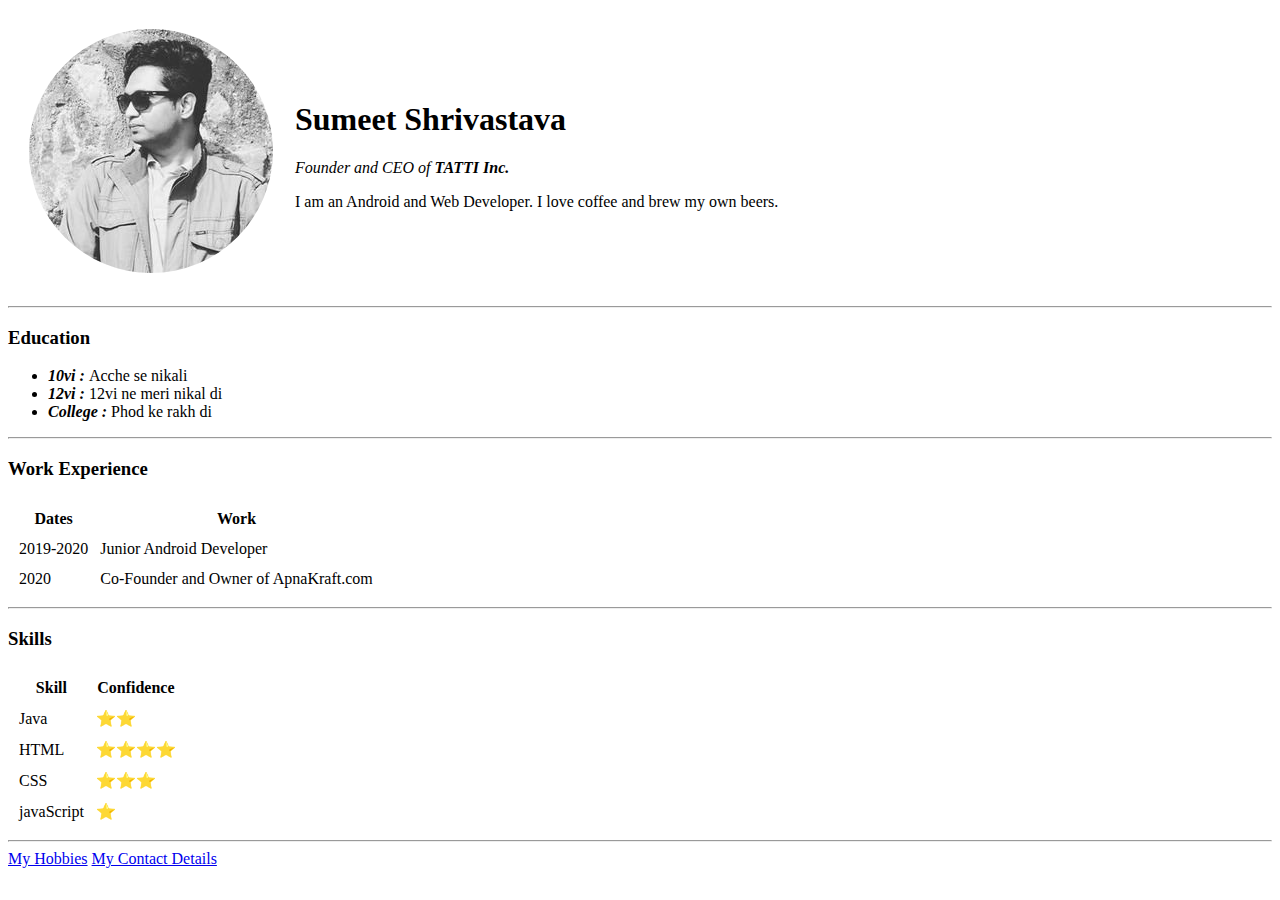
==== index.html @ 7350ca36 "Starting of my web dev career" ====
<!DOCTYPE html>
<html lang="en" dir="ltr">

<head>
  <meta charset="utf-8">
  <title>Sumeet's Personal Site</title>
</head>

<body>
  <table cellspacing="20">
    <tr>
      <td><img src="images/circle-cropped.png" alt="Sumeet Shrivastava" size></td>
      <td>
        <p>
          <h1>Sumeet Shrivastava</h1>
          <p><em>Founder and CEO of <strong>TATTI Inc.</strong></em></p>
          <p>I am an Android and Web Developer. I love coffee and brew my own beers.</p>
        </p>
      </td>
    </tr>
  </table>
  <hr>
  <h3>Education</h3>
  <p>
    <ul>
      <li><strong><em>10vi : </em></strong> Acche se nikali</li>
      <li><strong><em>12vi : </em></strong> 12vi ne meri nikal di</li>
      <li><strong><em>College : </em></strong> Phod ke rakh di</li>
    </ul>
  </p>
  <hr>
  <h3>Work Experience</h3>
  <table cellspacing="10">
    <thead>
      <tr>
        <th>Dates</th>
        <th>Work</th>
      </tr>
    </thead>
    <tbody>
      <tr>
        <td>2019-2020</td>
        <td>Junior Android Developer</td>
      </tr>
      <tr>
        <td>2020</td>
        <td>Co-Founder and Owner of ApnaKraft.com</td>
      </tr>
    </tbody>
  </table>
  <hr>
  <h3>Skills</h3>
  <table cellspacing="10">
    <thead>
      <tr>
        <th>Skill</th>
        <th>Confidence</th>
      </tr>
    </thead>
    <tbody>
      <tr>
        <td>Java</td>
        <td>⭐⭐</td>
      </tr>
      <tr>
        <td>HTML</td>
        <td>⭐⭐⭐⭐</td>
      </tr>
      <tr>
        <td>CSS</td>
        <td>⭐⭐⭐</td>
      </tr>
      <tr>
        <td>javaScript</td>
        <td>⭐</td>
      </tr>
    </tbody>
  </table>
  <hr>
  <a href="myhobbies.html">My Hobbies</a>
  <a href="contactdetails.html">My Contact Details</a>
</body>

</html>
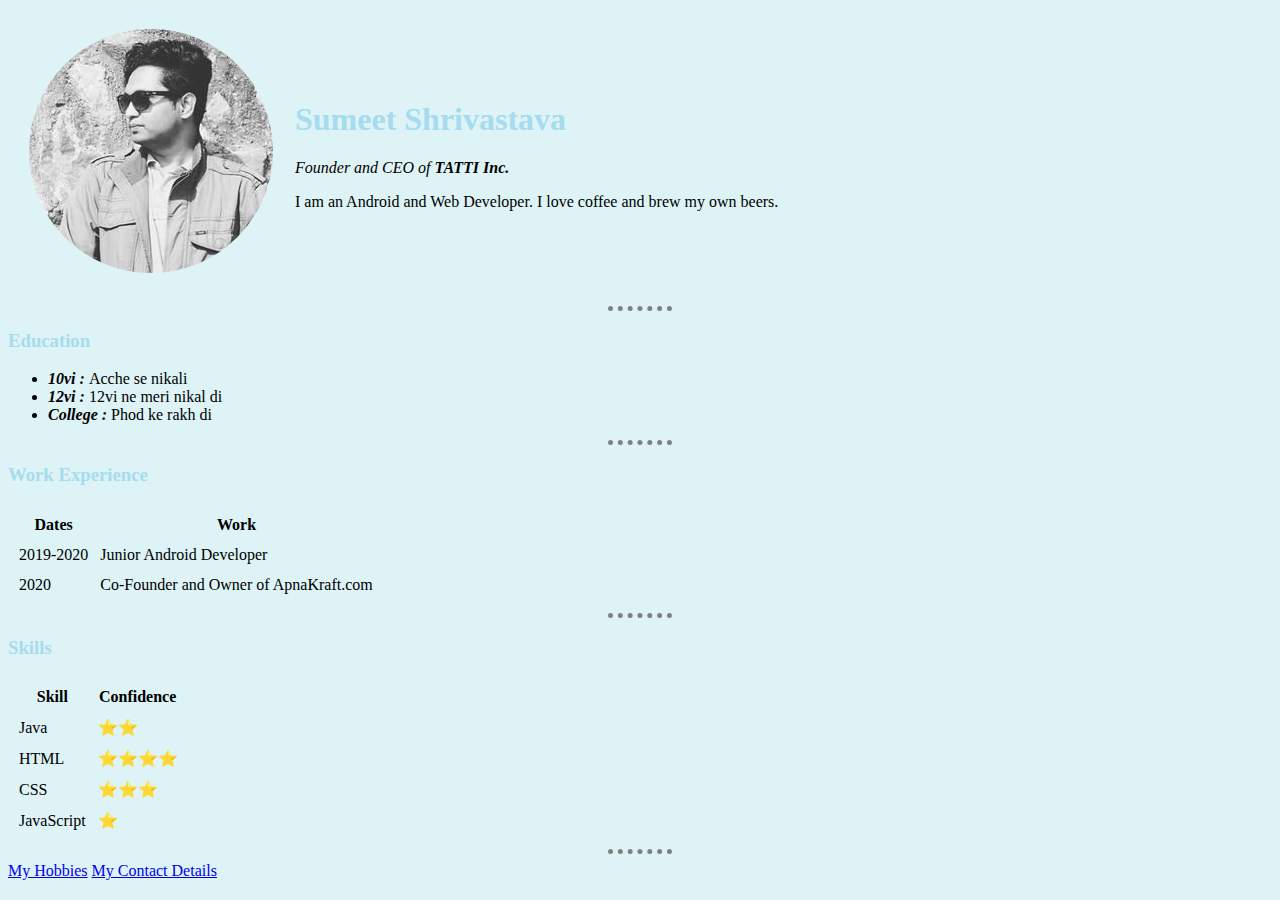
==== commit a3dd70f8: "some extra work on css" ====
--- a/index.html
+++ b/index.html
@@ -4,6 +4,9 @@
 <head>
   <meta charset="utf-8">
   <title>Sumeet's Personal Site</title>
+
+  <link rel="stylesheet" href="css/styles.css">
+
 </head>
 
 <body>
@@ -71,14 +74,14 @@
         <td>⭐⭐⭐</td>
       </tr>
       <tr>
-        <td>javaScript</td>
+        <td>JavaScript</td>
         <td>⭐</td>
       </tr>
     </tbody>
   </table>
   <hr>
   <a href="myhobbies.html">My Hobbies</a>
-  <a href="contactdetails.html">My Contact Details</a>
+  <a href="form.html">My Contact Details</a>
 </body>
 
 </html>
--- a/css/styles.css
+++ b/css/styles.css
@@ -0,0 +1,15 @@
+body {
+  background-color: #ddf3f5;
+}
+
+hr {
+  border-style: none;
+  border-top-style: dotted;
+  border-width: 5px;
+  border-color: grey;
+  width: 5%;
+}
+
+h3, h1 {
+  color: #a6dcef;
+}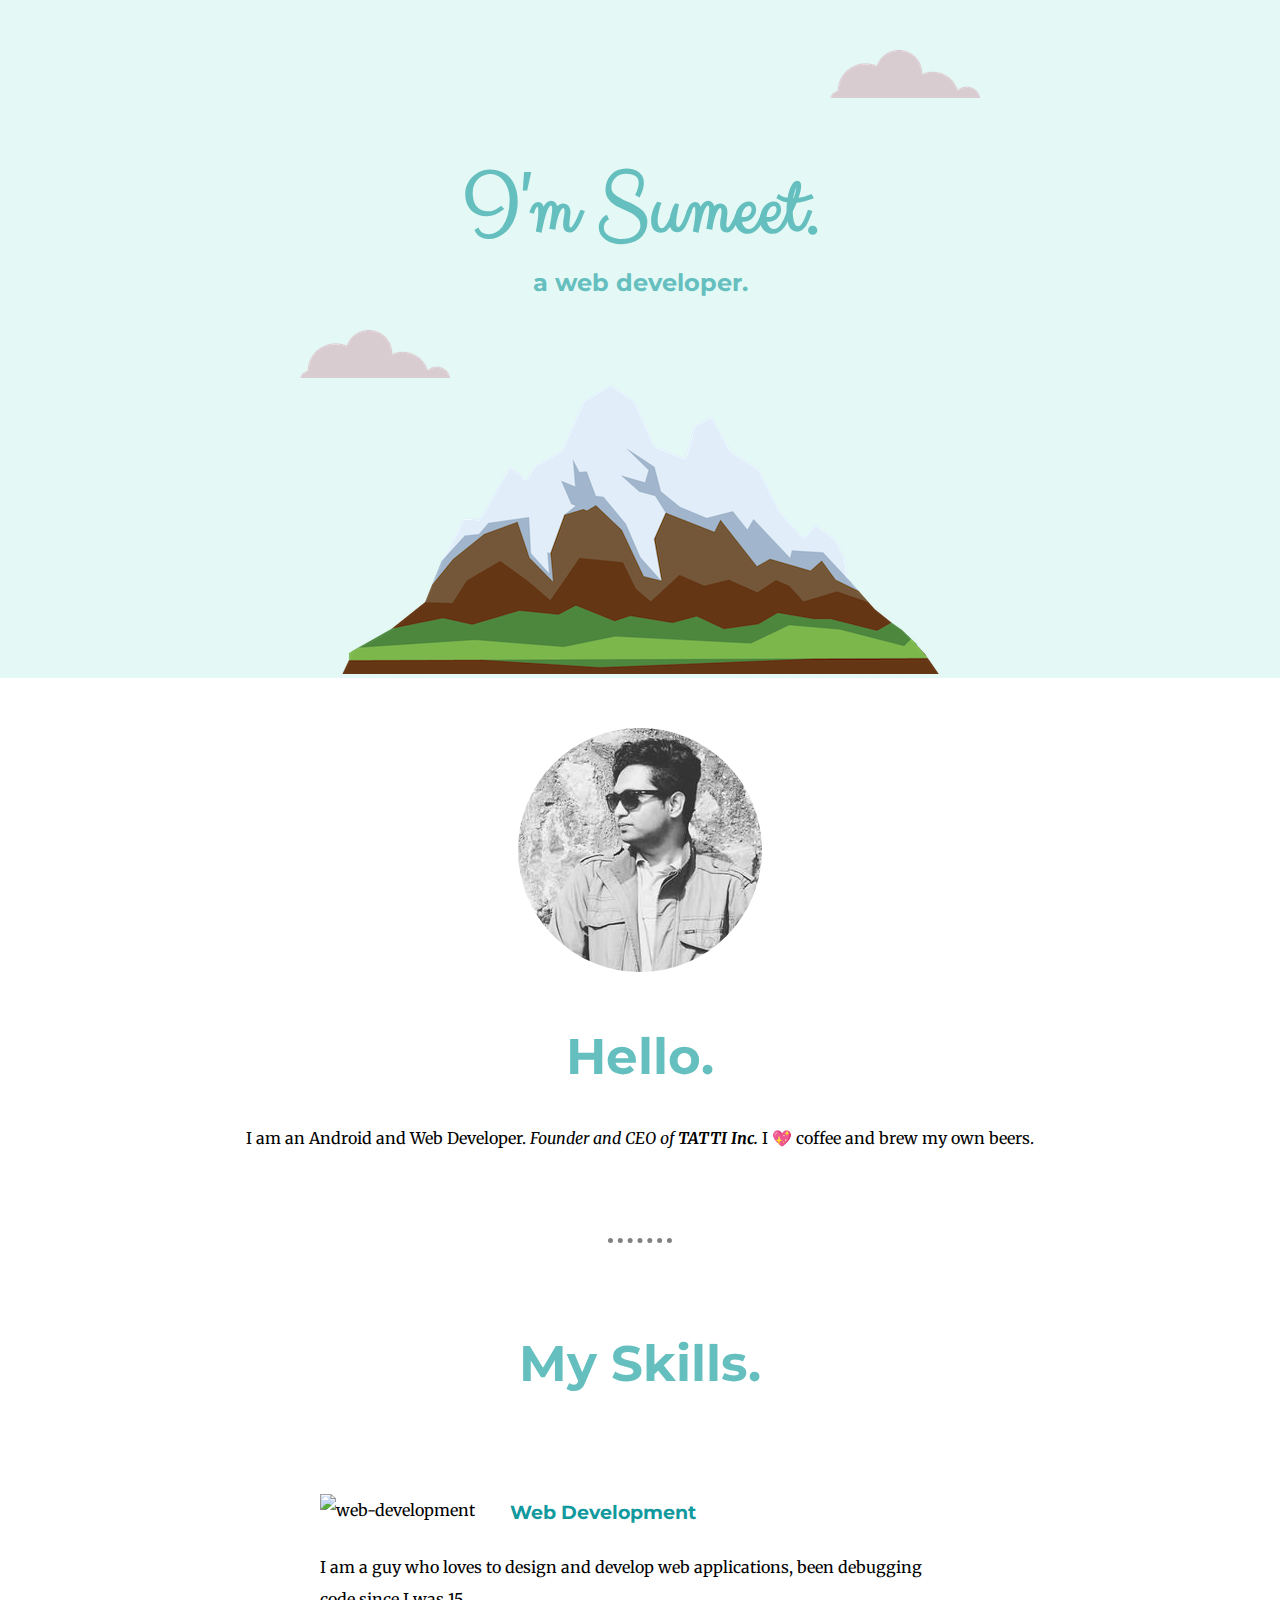
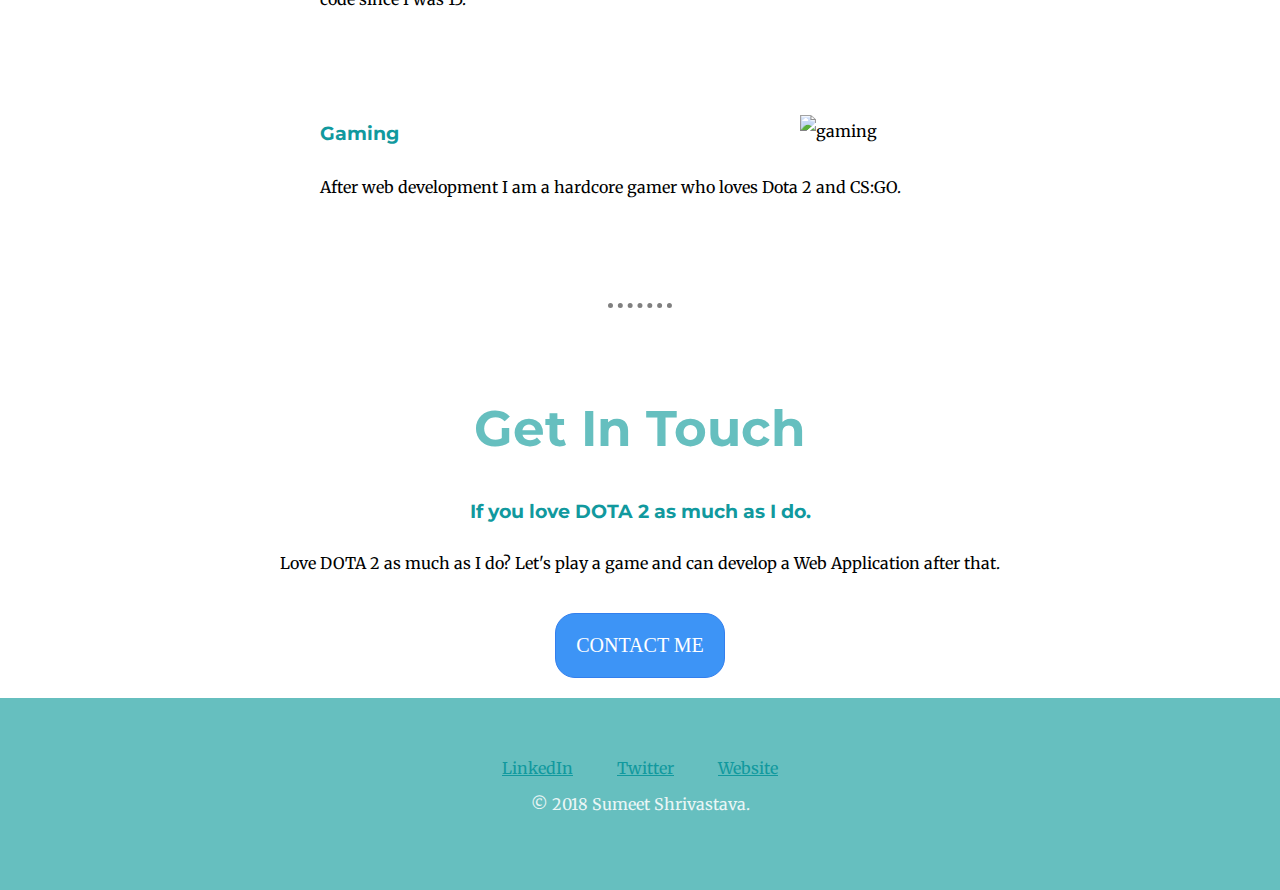
==== commit 2e1fd4ce: "Add files via upload" ====
--- a/index.html
+++ b/index.html
@@ -1,87 +1,57 @@
 <!DOCTYPE html>
 <html lang="en" dir="ltr">
+  <head>
+    <meta charset="utf-8">
+    <title>Sumeet Shrivastava</title>
 
-<head>
-  <meta charset="utf-8">
-  <title>Sumeet's Personal Site</title>
+    <link rel="stylesheet" href="css/styles.css">
+    <link href="https://fonts.googleapis.com/css2?family=Clicker+Script&family=Merriweather&family=Montserrat&display=swap" rel="stylesheet">
+    <link rel="icon" href="favicon.ico">
 
-  <link rel="stylesheet" href="css/styles.css">
+  </head>
+  <body>
+    <div class="top-container">
+      <img class="top-cloud" src="images/cloud.png" alt="cloud-img">
+      <h1>I'm Sumeet.</h1>
+      <h2 class="quo">a web developer.</h2>
+      <img class="bottom-cloud" src="images/cloud.png" alt="cloud-img">
+      <img src="images/mountain.png" alt="cloud-img">
+    </div>
+    <div class="middle-container">
+      <div class="profile">
+        <img src="images/circle-cropped.png" alt="profile-picture">
+        <h2 class="hello">Hello.</h2>
+        <p>I am an Android and Web Developer. <em>Founder and CEO of <strong>TATTI Inc.</strong></em> I 💖 coffee and brew my own beers.</p>
+      </div>
+      <hr>
+      <div class="skills">
+        <h2>My Skills.</h2>
+        <div class="skill-row">
+          <img class="img-web" src="https://media.giphy.com/media/YYbecrFqO7UUE/giphy.gif" alt="web-development">
+          <h3>Web Development</h3>
+          <p>I am a guy who loves to design and develop web applications, been debugging code since I was 15.</p>
+        </div>
+        <div class="skill-row">
+          <img class="img-game" src="https://media.giphy.com/media/8BlByFsU4FZJ41AJpd/giphy.gif" alt="gaming">
+          <h3>Gaming</h3>
+          <p>After web development I am a hardcore gamer who loves Dota 2 and CS:GO.</p>
+        </div>
+      </div>
+      <hr>
+      <div class="contact-me">
+        <h2>Get In Touch</h2>
+        <h3>If you love DOTA 2 as much as I do.</h3>
+        <p class="contact-desc">Love DOTA 2 as much as I do? Let's play a game and can develop a Web Application after that.</p>
+        <a class="btn" href="mailto:name@email.com">CONTACT ME</a>
+      </div>
+    </div>
 
-</head>
 
-<body>
-  <table cellspacing="20">
-    <tr>
-      <td><img src="images/circle-cropped.png" alt="Sumeet Shrivastava" size></td>
-      <td>
-        <p>
-          <h1>Sumeet Shrivastava</h1>
-          <p><em>Founder and CEO of <strong>TATTI Inc.</strong></em></p>
-          <p>I am an Android and Web Developer. I love coffee and brew my own beers.</p>
-        </p>
-      </td>
-    </tr>
-  </table>
-  <hr>
-  <h3>Education</h3>
-  <p>
-    <ul>
-      <li><strong><em>10vi : </em></strong> Acche se nikali</li>
-      <li><strong><em>12vi : </em></strong> 12vi ne meri nikal di</li>
-      <li><strong><em>College : </em></strong> Phod ke rakh di</li>
-    </ul>
-  </p>
-  <hr>
-  <h3>Work Experience</h3>
-  <table cellspacing="10">
-    <thead>
-      <tr>
-        <th>Dates</th>
-        <th>Work</th>
-      </tr>
-    </thead>
-    <tbody>
-      <tr>
-        <td>2019-2020</td>
-        <td>Junior Android Developer</td>
-      </tr>
-      <tr>
-        <td>2020</td>
-        <td>Co-Founder and Owner of ApnaKraft.com</td>
-      </tr>
-    </tbody>
-  </table>
-  <hr>
-  <h3>Skills</h3>
-  <table cellspacing="10">
-    <thead>
-      <tr>
-        <th>Skill</th>
-        <th>Confidence</th>
-      </tr>
-    </thead>
-    <tbody>
-      <tr>
-        <td>Java</td>
-        <td>⭐⭐</td>
-      </tr>
-      <tr>
-        <td>HTML</td>
-        <td>⭐⭐⭐⭐</td>
-      </tr>
-      <tr>
-        <td>CSS</td>
-        <td>⭐⭐⭐</td>
-      </tr>
-      <tr>
-        <td>JavaScript</td>
-        <td>⭐</td>
-      </tr>
-    </tbody>
-  </table>
-  <hr>
-  <a href="myhobbies.html">My Hobbies</a>
-  <a href="form.html">My Contact Details</a>
-</body>
-
+    <div class="bottom-container">
+      <a class="footer-link" href="https://www.linkedin.com/">LinkedIn</a>
+      <a class="footer-link" href="https://twitter.com/">Twitter</a>
+      <a class="footer-link" href="https://www.krebify.com/">Website</a>
+      <p class="footer-cr">© 2018 Sumeet Shrivastava.</p>
+    </div>
+  </body>
 </html>
--- a/css/styles.css
+++ b/css/styles.css
@@ -1,15 +1,126 @@
-body {
-  background-color: #ddf3f5;
-}
-
-hr {
-  border-style: none;
-  border-top-style: dotted;
-  border-width: 5px;
-  border-color: grey;
-  width: 5%;
-}
-
-h3, h1 {
-  color: #a6dcef;
-}+body {
+  text-align: center;
+  font-family: "Merriweather";
+  margin: 0;
+}
+
+.quo {
+  margin-top: 0;
+  font-family: "Montserrat";
+  font-size: 1.5rem;
+}
+
+hr {
+  border-style: none;
+  border-top-style: dotted;
+  border-width: 5px;
+  border-color: grey;
+  width: 5%;
+  margin: 90px auto 90px auto;
+}
+
+h1 {
+  margin: 50px auto 0 auto;
+  font-size: 5.625rem;
+  font-family: "Clicker Script";
+  color: #66BFBF;
+}
+
+h2 {
+  margin-top: 0;
+  font-family: "Montserrat";
+  font-size: 3.125rem;
+  color: #66BFBF;
+}
+
+h3 {
+  font-family: "Montserrat";
+  color: #11999E;
+}
+
+.top-container {
+  background-color: #e4f9f5;
+  position: relative;
+  padding-top: 100px;
+}
+
+.middle-container {
+  margin-top: 50px;
+}
+
+.bottom-container {
+  background-color: #66BFBF;
+  padding: 60px;
+  margin-top: 10px;
+}
+
+.hello {
+  margin-top: 50px
+}
+
+.bottom-cloud {
+  position: absolute;
+  left: 300px;
+  bottom: 300px
+}
+
+.top-cloud {
+  position: absolute;
+  right: 300px;
+  top: 50px;
+}
+
+.skill-row {
+  margin: 100px auto 100px auto;
+  width: 50%;
+  text-align: left;
+  line-height: 2;
+}
+
+.img-web {
+  float: left;
+  margin-right: 30px;
+  width: 25%;
+}
+
+.img-game {
+  float: right;
+  margin-left: 30px;
+  width: 25%;
+}
+
+.contact-desc {
+  margin: 30px auto;
+}
+
+.footer-cr {
+  color: #EAF6F6;
+}
+
+.footer-link {
+  color: #11999E;
+  margin: 0 20px;
+}
+
+.btn {
+  border-radius: 20px;
+  color: #FFFFFF;
+  font-family: Open Sans;
+  font-size: 20px;
+  font-weight: 100;
+  padding: 20px;
+  background-color: #3D94F6;
+  border: solid #337FED 1px;
+  text-decoration: none;
+  display: inline-block;
+  cursor: pointer;
+  text-align: center;
+  margin-top: 10px;
+  margin-bottom: 10px;
+}
+
+.btn:hover {
+  background: #66BFBF;
+  border-radius: 20px;
+  text-decoration: none;
+}
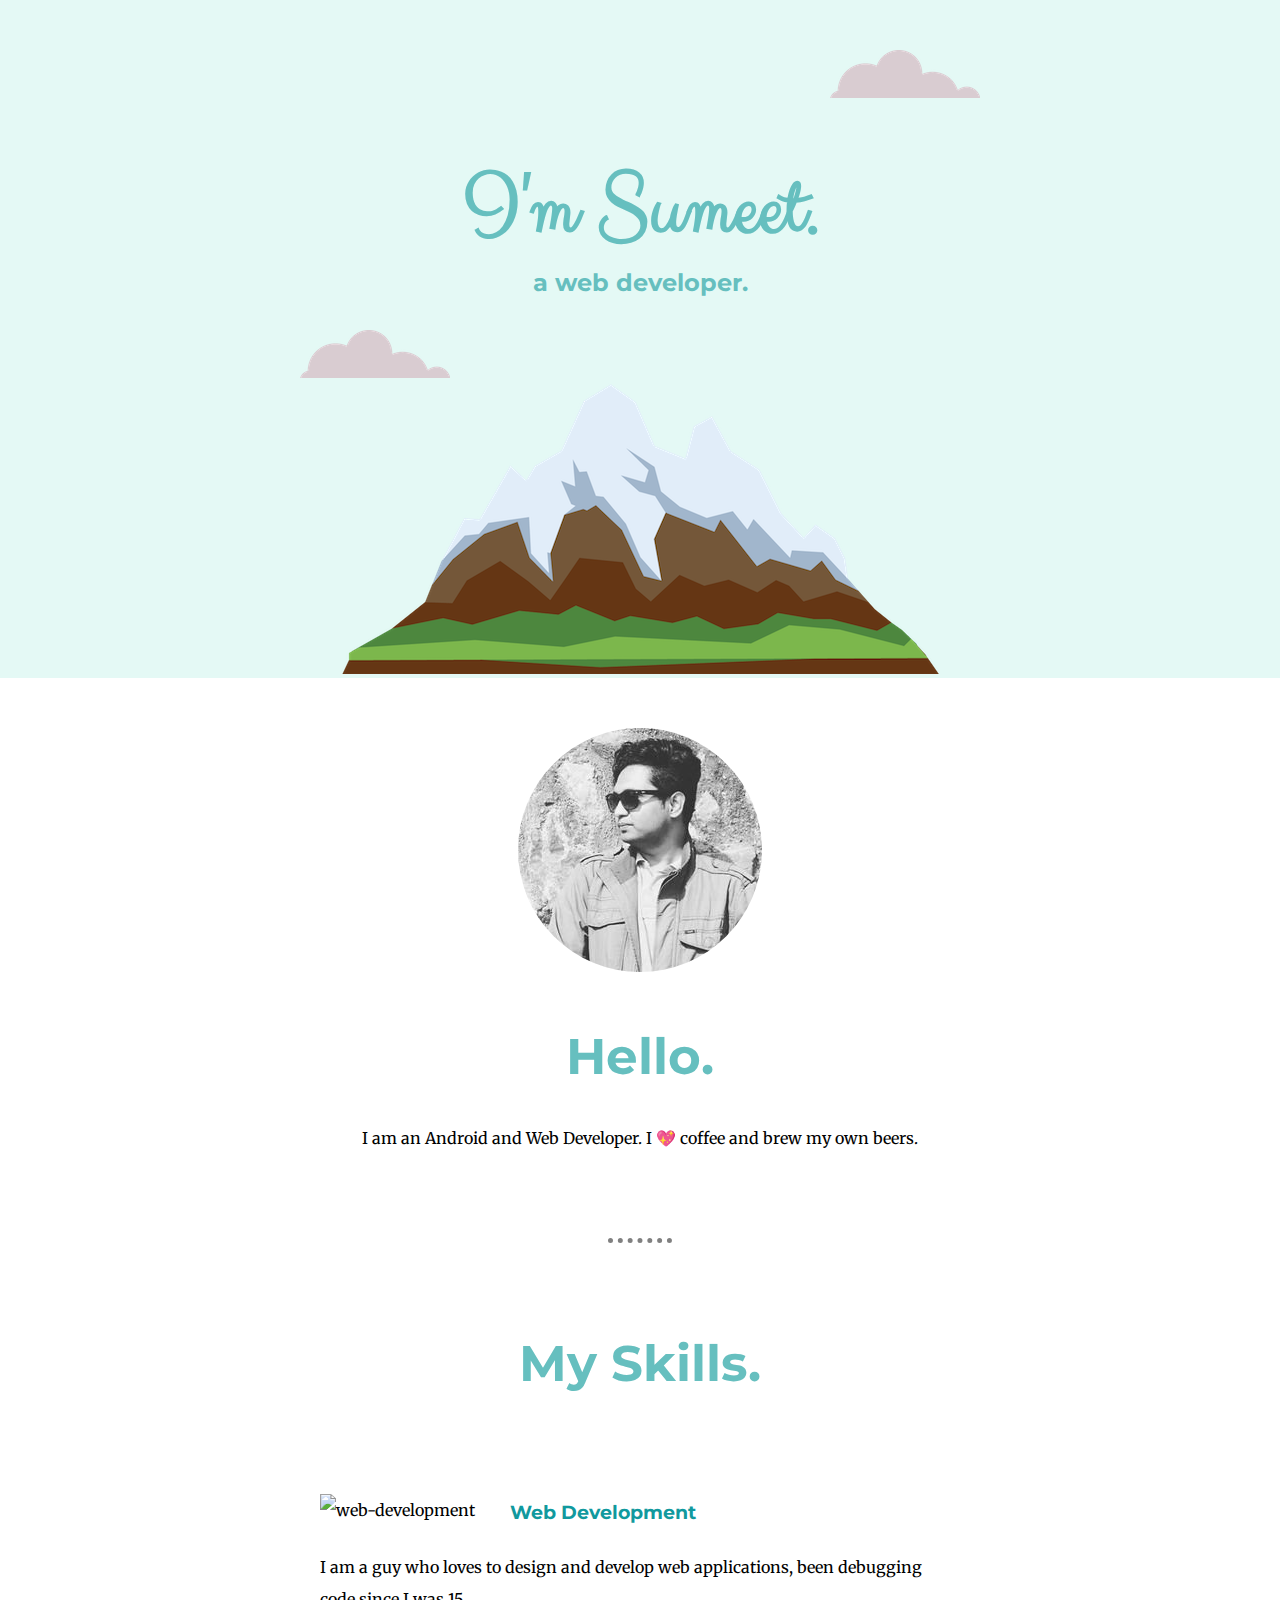
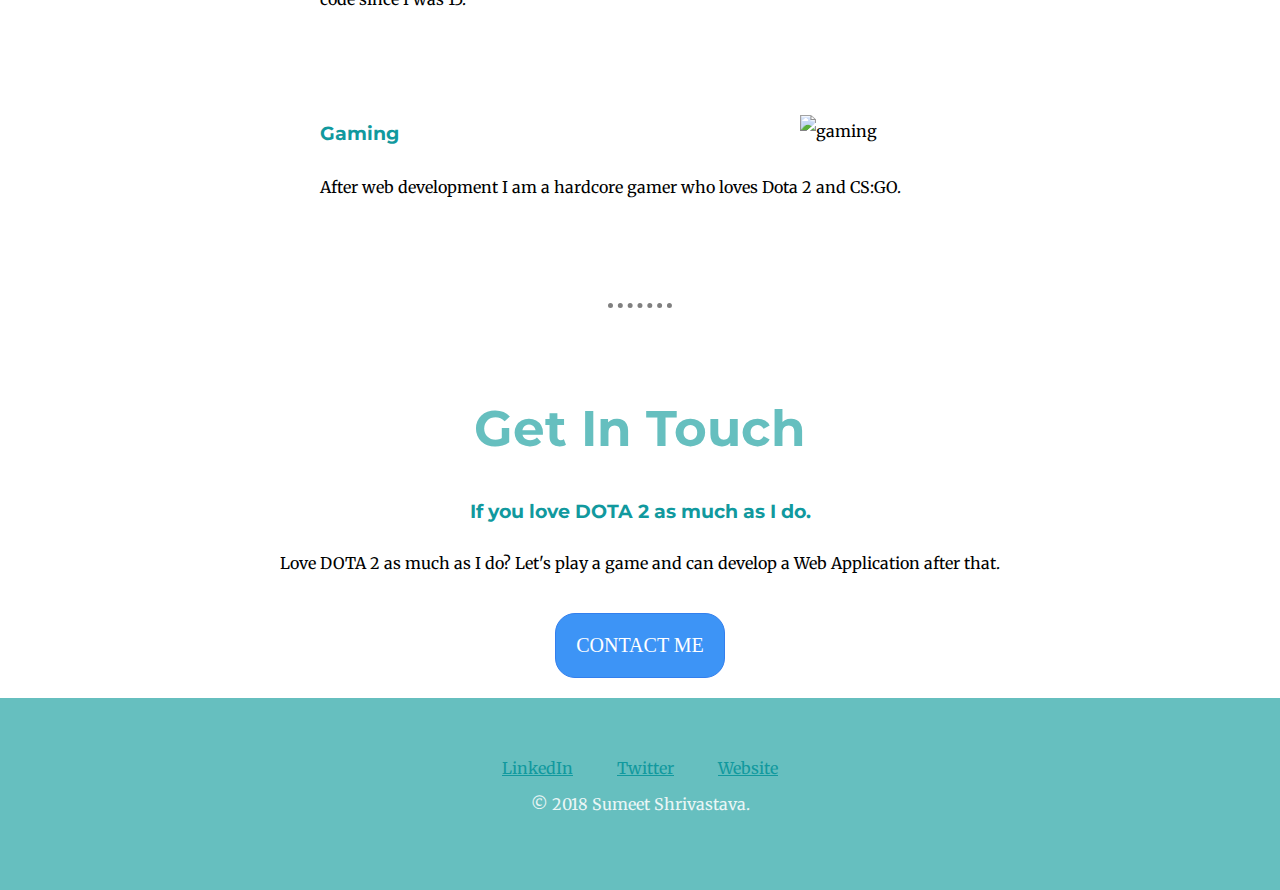
==== commit cbbbdc8c: "Update index.html" ====
--- a/index.html
+++ b/index.html
@@ -21,7 +21,7 @@
       <div class="profile">
         <img src="images/circle-cropped.png" alt="profile-picture">
         <h2 class="hello">Hello.</h2>
-        <p>I am an Android and Web Developer. <em>Founder and CEO of <strong>TATTI Inc.</strong></em> I 💖 coffee and brew my own beers.</p>
+        <p>I am an Android and Web Developer. I 💖 coffee and brew my own beers.</p>
       </div>
       <hr>
       <div class="skills">
